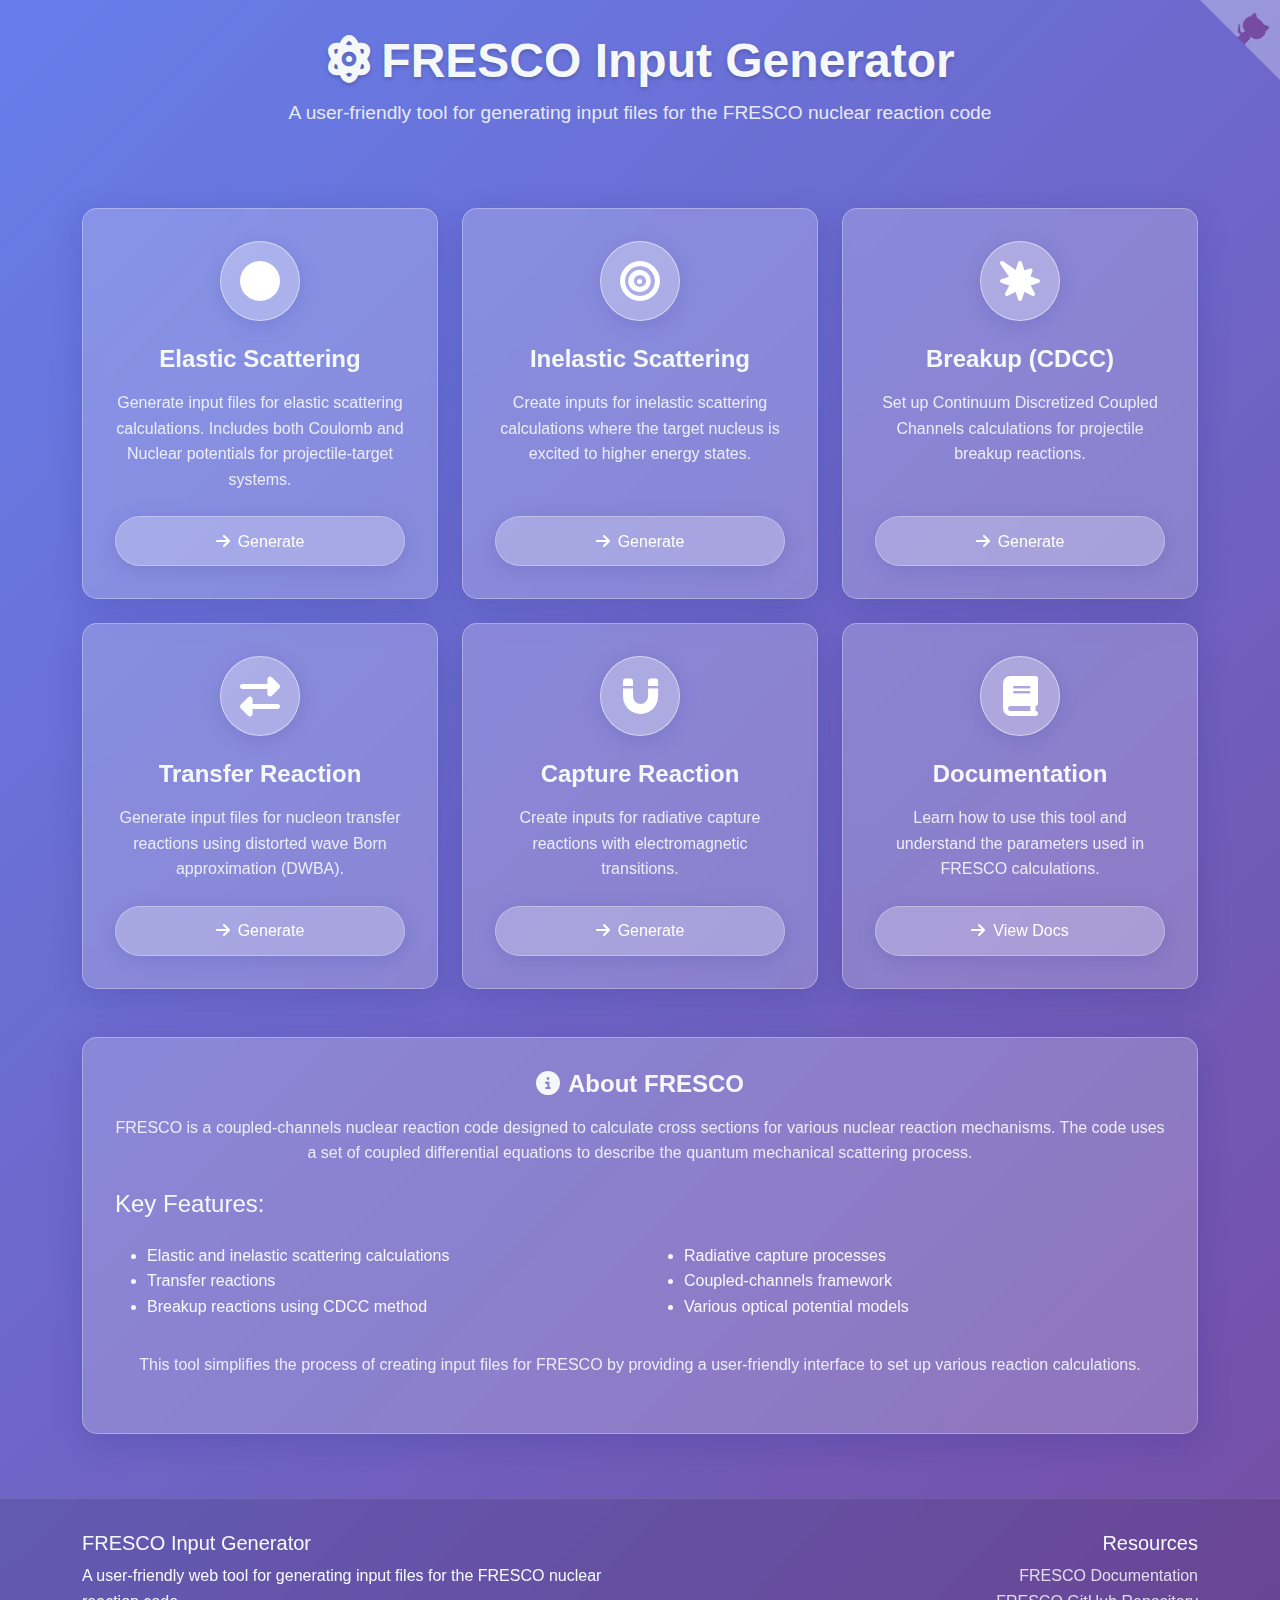
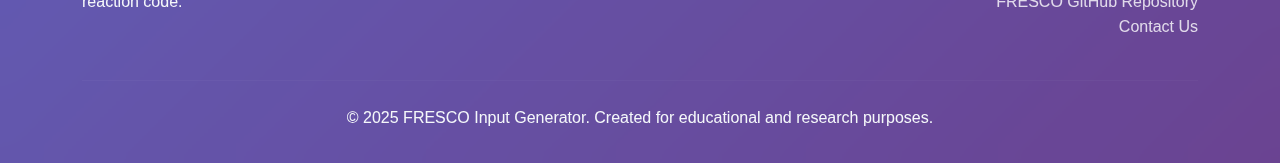
==== index.html @ 3602195f "addd" ====
<!DOCTYPE html>
<html lang="en">
<head>
    <meta charset="UTF-8">
    <meta name="viewport" content="width=device-width, initial-scale=1.0">
    <title>FRESCO Input Generator</title>
    <link href="https://cdnjs.cloudflare.com/ajax/libs/bootstrap/5.3.0/css/bootstrap.min.css" rel="stylesheet">
    <link rel="stylesheet" href="https://cdnjs.cloudflare.com/ajax/libs/font-awesome/6.4.0/css/all.min.css">
    <style>
        :root {
            --primary-color: #3a5a7d;
            --secondary-color: #5d89b3;
            --accent-color: #f4a261;
            --light-color: #f5f8fa;
            --dark-color: #2c3e50;
            --success-color: #4caf50;
            --warning-color: #ff9800;
            --error-color: #f44336;
        }

        * {
            margin: 0;
            padding: 0;
            box-sizing: border-box;
        }

        body {
            font-family: 'Segoe UI', Tahoma, Geneva, Verdana, sans-serif;
            min-height: 100vh;
            background: linear-gradient(135deg, #667eea 0%, #764ba2 100%);
            color: var(--light-color);
            line-height: 1.6;
            overflow-x: hidden;
        }

        .header {
            padding: 2rem 0;
            text-align: center;
            position: relative;
        }

        .header h1 {
            font-weight: 700;
            margin-bottom: 0.5rem;
            font-size: 3rem;
            text-shadow: 0 2px 4px rgba(0, 0, 0, 0.2);
        }

        .header p {
            opacity: 0.9;
            font-size: 1.2rem;
            max-width: 800px;
            margin: 0 auto;
        }

        /* Glassmorphism card style */
        .glass-card {
            background: rgba(255, 255, 255, 0.2);
            backdrop-filter: blur(10px);
            -webkit-backdrop-filter: blur(10px);
            border-radius: 15px;
            border: 1px solid rgba(255, 255, 255, 0.3);
            box-shadow: 0 8px 32px 0 rgba(31, 38, 135, 0.2);
            padding: 2rem;
            transition: all 0.3s ease;
            height: 100%;
            display: flex;
            flex-direction: column;
        }

        .glass-card:hover {
            transform: translateY(-10px);
            box-shadow: 0 15px 30px 0 rgba(31, 38, 135, 0.3);
            border: 1px solid rgba(255, 255, 255,.5);
        }

        .icon-wrapper {
            width: 80px;
            height: 80px;
            border-radius: 50%;
            background: rgba(255, 255, 255, 0.3);
            display: flex;
            align-items: center;
            justify-content: center;
            margin: 0 auto 1.5rem;
            border: 1px solid rgba(255, 255, 255, 0.5);
            box-shadow: 0 4px 20px rgba(31, 38, 135, 0.15);
        }

        .reaction-icon {
            font-size: 2.5rem;
            color: white;
        }

        .glass-card h3 {
            font-size: 1.5rem;
            margin-bottom: 1rem;
            text-align: center;
            font-weight: 600;
        }

        .glass-card p {
            flex-grow: 1;
            margin-bottom: 1.5rem;
            text-align: center;
            opacity: 0.9;
        }

        .glass-btn {
            background: rgba(255, 255, 255, 0.25);
            color: white;
            border: 1px solid rgba(255, 255, 255, 0.3);
            padding: 0.7rem 1.5rem;
            border-radius: 50px;
            font-weight: 500;
            box-shadow: 0 4px 20px rgba(31, 38, 135, 0.15);
            transition: all 0.3s ease;
            display: block;
            width: 100%;
            text-align: center;
            text-decoration: none;
        }

        .glass-btn:hover {
            background: rgba(255, 255, 255, 0.4);
            border: 1px solid rgba(255, 255, 255, 0.5);
            box-shadow: 0 8px 25px rgba(31, 38, 135, 0.25);
            color: white;
        }

        .footer {
            background: rgba(0, 0, 0, 0.1);
            backdrop-filter: blur(10px);
            -webkit-backdrop-filter: blur(10px);
            border-top: 1px solid rgba(255, 255, 255, 0.1);
            padding: 2rem 0;
            margin-top: 4rem;
        }

        .footer a {
            color: white;
            opacity: 0.8;
            text-decoration: none;
            transition: opacity 0.3s;
        }

        .footer a:hover {
            opacity: 1;
        }
        
        .github-corner {
            position: absolute;
            top: 0;
            right: 0;
            width: 80px;
            height: 80px;
        }
        
        .github-corner svg {
            fill: rgba(255, 255, 255, 0.3);
            color: #764ba2;
            position: absolute;
            top: 0;
            border: 0;
            right: 0;
            transition: all 0.3s ease;
        }
        
        .github-corner:hover svg {
            fill: rgba(255, 255, 255, 0.5);
        }
        
        @media (max-width: 768px) {
            .header h1 {
                font-size: 2.5rem;
            }
            
            .header p {
                font-size: 1rem;
            }
            
            .glass-card {
                margin-bottom: 2rem;
            }
        }
    </style>
</head>
<body>
    <!-- GitHub Corner -->
    <a href="https://github.com/yourusername/fresco-input-generator" class="github-corner" target="_blank">
        <svg width="80" height="80" viewBox="0 0 250 250">
            <path d="M0,0 L115,115 L130,115 L142,142 L250,250 L250,0 Z"></path>
            <path d="M128.3,109.0 C113.8,99.7 119.0,89.6 119.0,89.6 C122.0,82.7 120.5,78.6 120.5,78.6 C119.2,72.0 123.4,76.3 123.4,76.3 C127.3,80.9 125.5,87.3 125.5,87.3 C122.9,97.6 130.6,101.9 134.4,103.2" fill="currentColor" style="transform-origin: 130px 106px;" class="octo-arm"></path>
            <path d="M115.0,115.0 C114.9,115.1 118.7,116.5 119.8,115.4 L133.7,101.6 C136.9,99.2 139.9,98.4 142.2,98.6 C133.8,88.0 127.5,74.4 143.8,58.0 C148.5,53.4 154.0,51.2 159.7,51.0 C160.3,49.4 163.2,43.6 171.4,40.1 C171.4,40.1 176.1,42.5 178.8,56.2 C183.1,58.6 187.2,61.8 190.9,65.4 C194.5,69.0 197.7,73.2 200.1,77.6 C213.8,80.2 216.3,84.9 216.3,84.9 C212.7,93.1 206.9,96.0 205.4,96.6 C205.1,102.4 203.0,107.8 198.3,112.5 C181.9,128.9 168.3,122.5 157.7,114.1 C157.9,116.9 156.7,120.9 152.7,124.9 L141.0,136.5 C139.8,137.7 141.6,141.9 141.8,141.8 Z" fill="currentColor" class="octo-body"></path>
        </svg>
    </a>

    <!-- Header Section -->
    <header class="header">
        <div class="container">
            <h1><i class="fas fa-atom me-2"></i>FRESCO Input Generator</h1>
            <p>A user-friendly tool for generating input files for the FRESCO nuclear reaction code</p>
        </div>
    </header>

    <!-- Main Content -->
    <div class="container my-5">
        <div class="row g-4">
            <!-- Elastic Scattering -->
            <div class="col-md-6 col-lg-4">
                <div class="glass-card">
                    <div class="icon-wrapper">
                        <i class="fas fa-circle reaction-icon"></i>
                    </div>
                    <h3>Elastic Scattering</h3>
                    <p>Generate input files for elastic scattering calculations. Includes both Coulomb and Nuclear potentials for projectile-target systems.</p>
                    <a href="elastic.html" class="glass-btn">
                        <i class="fas fa-arrow-right me-2"></i>Generate
                    </a>
                </div>
            </div>
            
            <!-- Inelastic Scattering -->
            <div class="col-md-6 col-lg-4">
                <div class="glass-card">
                    <div class="icon-wrapper">
                        <i class="fas fa-bullseye reaction-icon"></i>
                    </div>
                    <h3>Inelastic Scattering</h3>
                    <p>Create inputs for inelastic scattering calculations where the target nucleus is excited to higher energy states.</p>
                    <a href="inelastic.html" class="glass-btn">
                        <i class="fas fa-arrow-right me-2"></i>Generate
                    </a>
                </div>
            </div>
            
            <!-- Breakup -->
            <div class="col-md-6 col-lg-4">
                <div class="glass-card">
                    <div class="icon-wrapper">
                        <i class="fas fa-burst reaction-icon"></i>
                    </div>
                    <h3>Breakup (CDCC)</h3>
                    <p>Set up Continuum Discretized Coupled Channels calculations for projectile breakup reactions.</p>
                    <a href="breakup.html" class="glass-btn">
                        <i class="fas fa-arrow-right me-2"></i>Generate
                    </a>
                </div>
            </div>
            
            <!-- Transfer Reaction -->
            <div class="col-md-6 col-lg-4">
                <div class="glass-card">
                    <div class="icon-wrapper">
                        <i class="fas fa-exchange-alt reaction-icon"></i>
                    </div>
                    <h3>Transfer Reaction</h3>
                    <p>Generate input files for nucleon transfer reactions using distorted wave Born approximation (DWBA).</p>
                    <a href="transfer.html" class="glass-btn">
                        <i class="fas fa-arrow-right me-2"></i>Generate
                    </a>
                </div>
            </div>
            
            <!-- Capture Reaction -->
            <div class="col-md-6 col-lg-4">
                <div class="glass-card">
                    <div class="icon-wrapper">
                        <i class="fas fa-magnet reaction-icon"></i>
                    </div>
                    <h3>Capture Reaction</h3>
                    <p>Create inputs for radiative capture reactions with electromagnetic transitions.</p>
                    <a href="capture.html" class="glass-btn">
                        <i class="fas fa-arrow-right me-2"></i>Generate
                    </a>
                </div>
            </div>
            
            <!-- Documentation -->
            <div class="col-md-6 col-lg-4">
                <div class="glass-card">
                    <div class="icon-wrapper">
                        <i class="fas fa-book reaction-icon"></i>
                    </div>
                    <h3>Documentation</h3>
                    <p>Learn how to use this tool and understand the parameters used in FRESCO calculations.</p>
                    <a href="docs.html" class="glass-btn">
                        <i class="fas fa-arrow-right me-2"></i>View Docs
                    </a>
                </div>
            </div>
        </div>
        
        <!-- About FRESCO Section -->
        <div class="row mt-5">
            <div class="col-12">
                <div class="glass-card">
                    <h3><i class="fas fa-info-circle me-2"></i>About FRESCO</h3>
                    <p class="mb-4">FRESCO is a coupled-channels nuclear reaction code designed to calculate cross sections for various nuclear reaction mechanisms. The code uses a set of coupled differential equations to describe the quantum mechanical scattering process.</p>
                    
                    <h4>Key Features:</h4>
                    <div class="row mt-3">
                        <div class="col-md-6">
                            <ul>
                                <li>Elastic and inelastic scattering calculations</li>
                                <li>Transfer reactions</li>
                                <li>Breakup reactions using CDCC method</li>
                            </ul>
                        </div>
                        <div class="col-md-6">
                            <ul>
                                <li>Radiative capture processes</li>
                                <li>Coupled-channels framework</li>
                                <li>Various optical potential models</li>
                            </ul>
                        </div>
                    </div>
                    
                    <p class="mt-3">This tool simplifies the process of creating input files for FRESCO by providing a user-friendly interface to set up various reaction calculations.</p>
                </div>
            </div>
        </div>
    </div>

    <!-- Footer Section -->
    <footer class="footer">
        <div class="container">
            <div class="row">
                <div class="col-md-6">
                    <h5>FRESCO Input Generator</h5>
                    <p>A user-friendly web tool for generating input files for the FRESCO nuclear reaction code.</p>
                </div>
                <div class="col-md-6 text-md-end">
                    <h5>Resources</h5>
                    <ul class="list-unstyled">
                        <li><a href="#" target="_blank">FRESCO Documentation</a></li>
                        <li><a href="https://github.com/LLNL/Frescox" target="_blank">FRESCO GitHub Repository</a></li>
                        <li><a href="#" target="_blank">Contact Us</a></li>
                    </ul>
                </div>
            </div>
            <hr class="my-4" style="border-color: rgba(255, 255, 255, 0.1);">
            <div class="text-center">
                <p class="mb-0">© 2025 FRESCO Input Generator. Created for educational and research purposes.</p>
            </div>
        </div>
    </footer>

    <!-- JavaScript Libraries -->
    <script src="https://cdnjs.cloudflare.com/ajax/libs/bootstrap/5.3.0/js/bootstrap.bundle.min.js"></script>
</body>
</html>
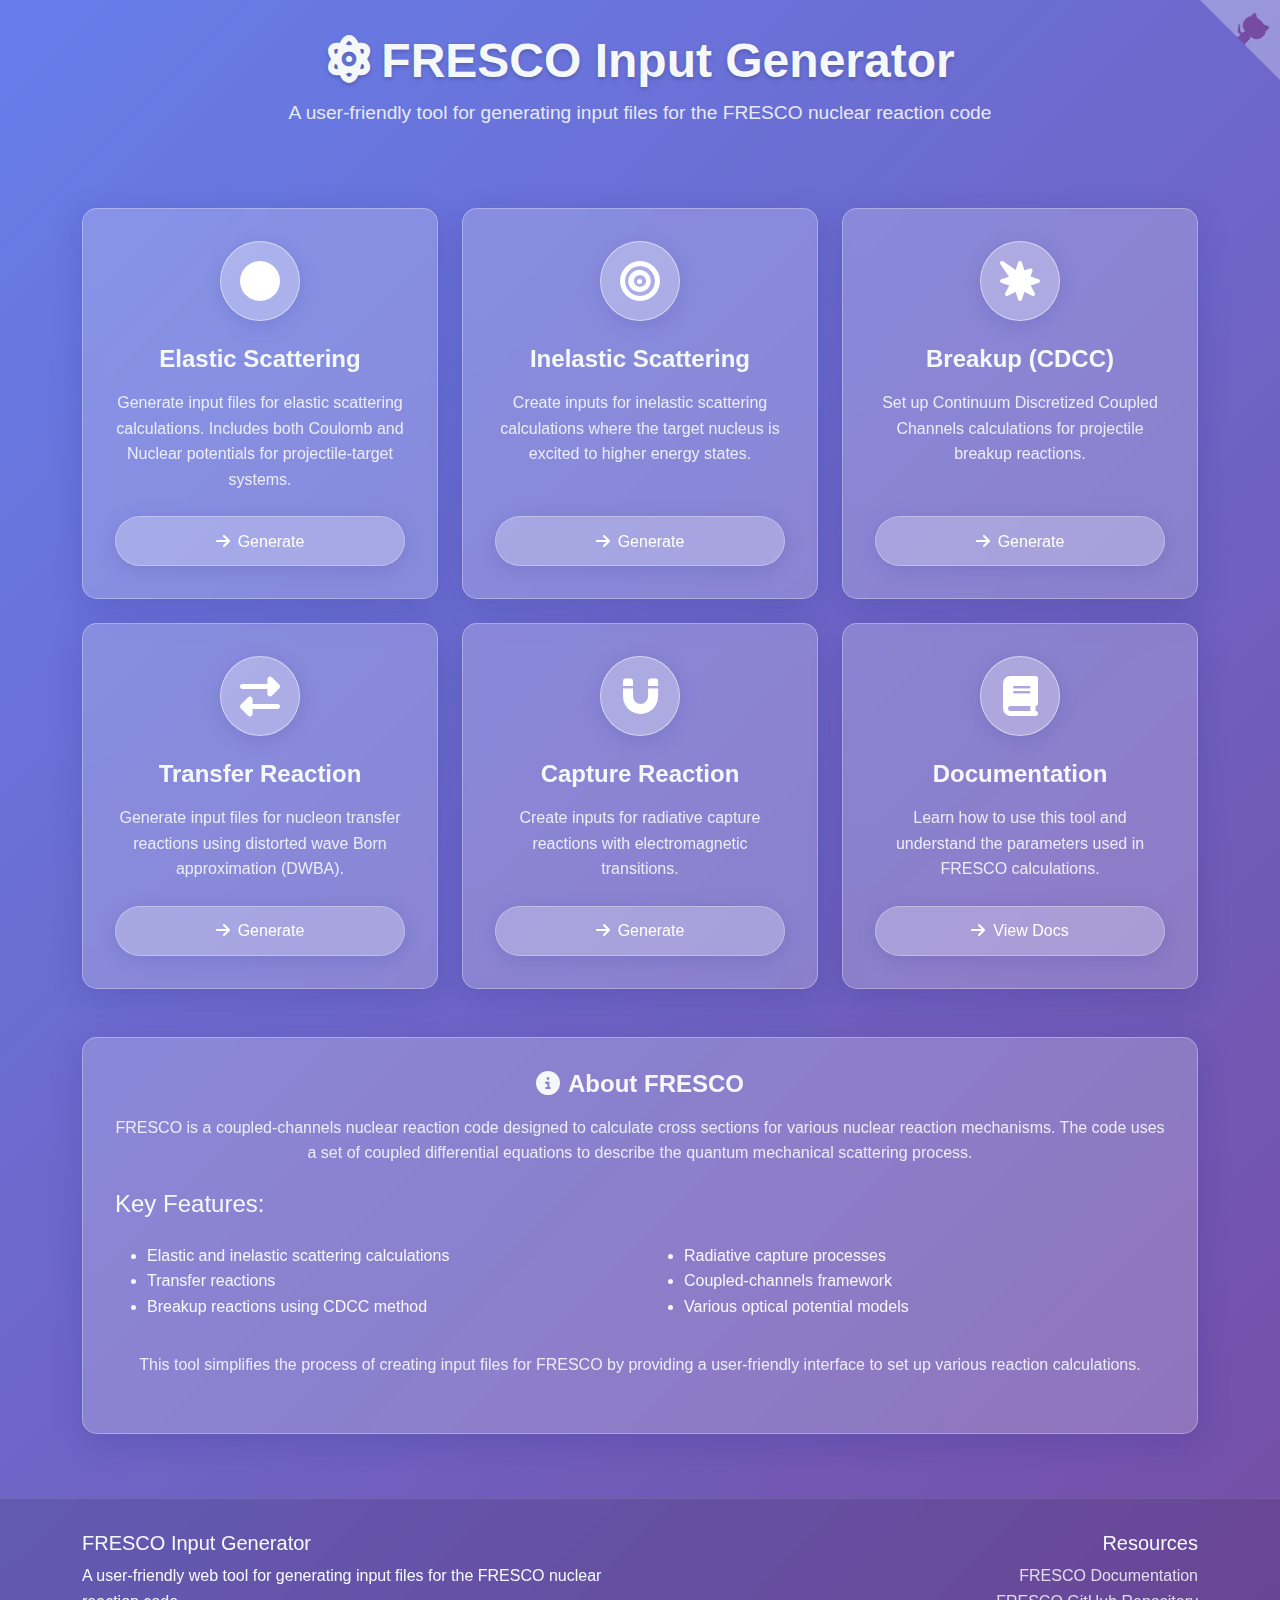
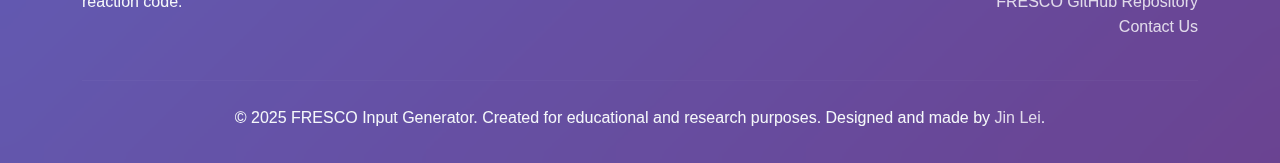
==== commit 9a0530a8: "add transfer, capture" ====
--- a/index.html
+++ b/index.html
@@ -284,7 +284,7 @@
                     </div>
                     <h3>Documentation</h3>
                     <p>Learn how to use this tool and understand the parameters used in FRESCO calculations.</p>
-                    <a href="docs.html" class="glass-btn">
+                    <a href="fresco.pdf" class="glass-btn">
                         <i class="fas fa-arrow-right me-2"></i>View Docs
                     </a>
                 </div>
@@ -333,15 +333,15 @@
                 <div class="col-md-6 text-md-end">
                     <h5>Resources</h5>
                     <ul class="list-unstyled">
-                        <li><a href="#" target="_blank">FRESCO Documentation</a></li>
-                        <li><a href="https://github.com/LLNL/Frescox" target="_blank">FRESCO GitHub Repository</a></li>
-                        <li><a href="#" target="_blank">Contact Us</a></li>
+                        <li><a href="fresco.pdf" target="_blank">FRESCO Documentation</a></li>
+                        <li><a href="https://github.com/I-Thompson/fresco" target="_blank">FRESCO GitHub Repository</a></li>
+                        <li><a href="mailto:jinl@tongji.edu.cn" target="_blank">Contact Us</a></li>
                     </ul>
                 </div>
             </div>
             <hr class="my-4" style="border-color: rgba(255, 255, 255, 0.1);">
             <div class="text-center">
-                <p class="mb-0">© 2025 FRESCO Input Generator. Created for educational and research purposes.</p>
+                <p class="mb-0">© 2025 FRESCO Input Generator. Created for educational and research purposes. Designed and made by <a href="http://jinlei.fewbody.com/">Jin Lei</a>.</p>
             </div>
         </div>
     </footer>
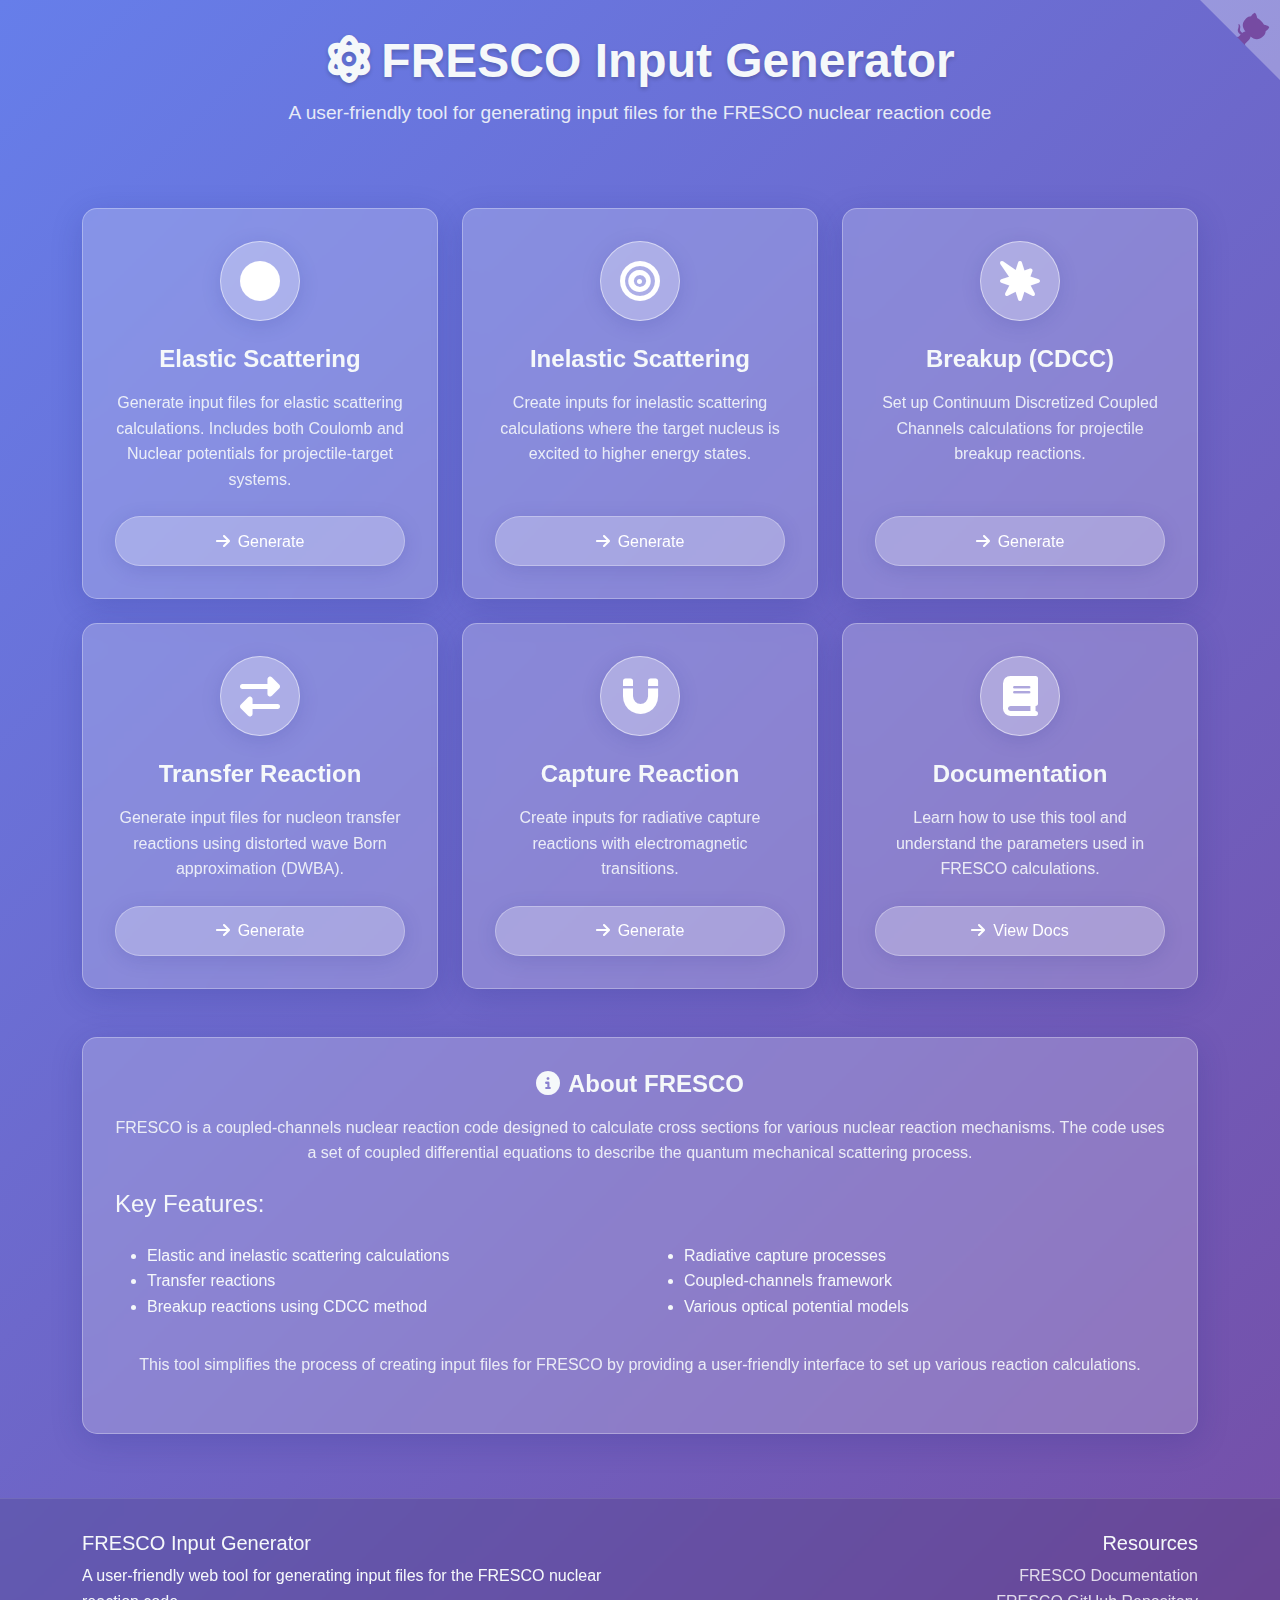
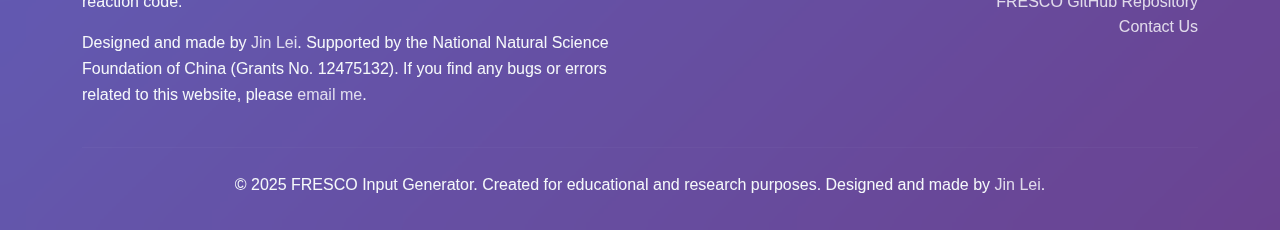
==== commit 14d32a57: "update headers" ====
--- a/index.html
+++ b/index.html
@@ -328,7 +328,9 @@
             <div class="row">
                 <div class="col-md-6">
                     <h5>FRESCO Input Generator</h5>
-                    <p>A user-friendly web tool for generating input files for the FRESCO nuclear reaction code.</p>
+                    <p>A user-friendly web tool for generating input files for the FRESCO nuclear reaction code. </p>
+                    <p>
+    Designed and made by <a href="http://jinlei.fewbody.com/">Jin Lei</a>. Supported by the National Natural Science Foundation of China (Grants No. 12475132). If you find any bugs or errors related to this website, please <a href="mailto:jinl@tongji.edu.cn">email me</a>.</p>
                 </div>
                 <div class="col-md-6 text-md-end">
                     <h5>Resources</h5>
